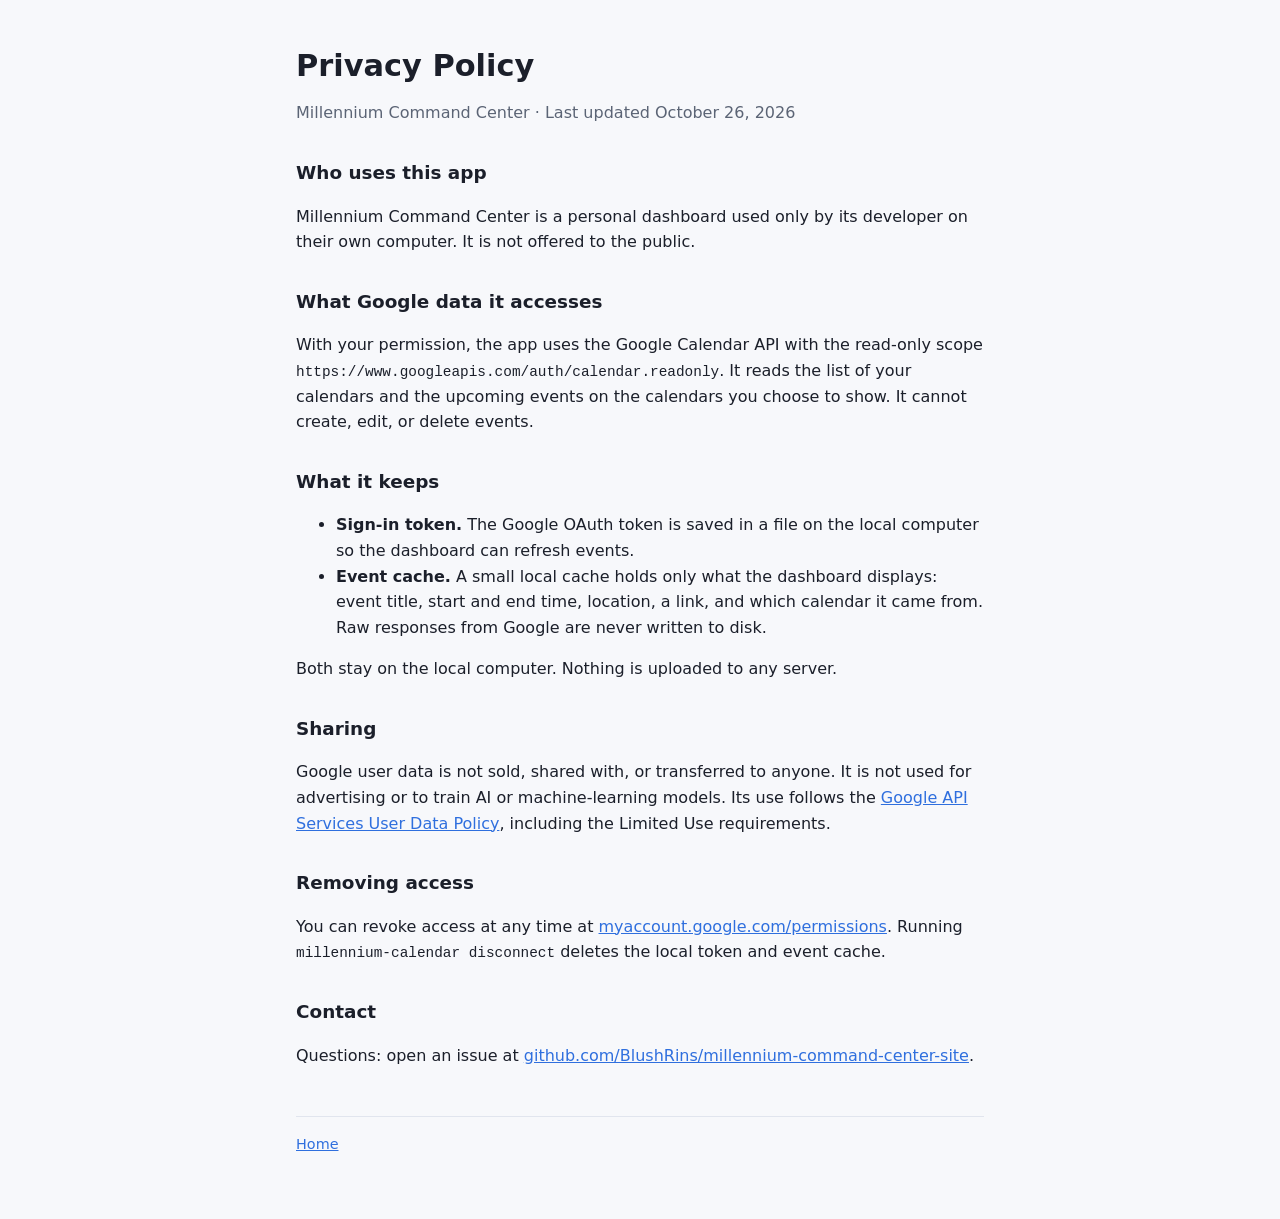
==== privacy.html @ 1c45bd02 "Add homepage and privacy policy for Google OAuth branding Co-Authored-By: Claude Opus 5.5 <noreply@a" ====
<!doctype html>
<html lang="en">
<head>
  <meta charset="utf-8">
  <meta name="viewport" content="width=device-width, initial-scale=1">
  <title>Privacy Policy</title>
  <meta name="description" content="Privacy policy for Millennium Command Center.">
  <link rel="stylesheet" href="style.css">
</head>
<body>
<main>
  <h1>Privacy Policy</h1>
  <p class="muted">Millennium Command Center · Last updated October 26, 2026</p>

  <h2>Who uses this app</h2>
  <p>Millennium Command Center is a personal dashboard used only by its developer on their own computer. It is not offered to the public.</p>

  <h2>What Google data it accesses</h2>
  <p>With your permission, the app uses the Google Calendar API with the read-only scope <code>https://www.googleapis.com/auth/calendar.readonly</code>. It reads the list of your calendars and the upcoming events on the calendars you choose to show. It cannot create, edit, or delete events.</p>

  <h2>What it keeps</h2>
  <ul>
    <li><strong>Sign-in token.</strong> The Google OAuth token is saved in a file on the local computer so the dashboard can refresh events.</li>
    <li><strong>Event cache.</strong> A small local cache holds only what the dashboard displays: event title, start and end time, location, a link, and which calendar it came from. Raw responses from Google are never written to disk.</li>
  </ul>
  <p>Both stay on the local computer. Nothing is uploaded to any server.</p>

  <h2>Sharing</h2>
  <p>Google user data is not sold, shared with, or transferred to anyone. It is not used for advertising or to train AI or machine-learning models. Its use follows the <a href="https://developers.google.com/terms/api-services-user-data-policy">Google API Services User Data Policy</a>, including the Limited Use requirements.</p>

  <h2>Removing access</h2>
  <p>You can revoke access at any time at <a href="https://myaccount.google.com/permissions">myaccount.google.com/permissions</a>. Running <code>millennium-calendar disconnect</code> deletes the local token and event cache.</p>

  <h2>Contact</h2>
  <p>Questions: open an issue at <a href="https://github.com/BlushRins/millennium-command-center-site/issues">github.com/BlushRins/millennium-command-center-site</a>.</p>

  <footer><a href="index.html">Home</a></footer>
</main>
</body>
</html>
---- style.css ----
:root { --bg: #f7f8fb; --fg: #1b1f2a; --muted: #5b6475; --accent: #2f6fde; --card: #ffffff; --line: #e1e5ee; }
@media (prefers-color-scheme: dark) {
  :root { --bg: #11141b; --fg: #e6e9f0; --muted: #9aa3b5; --accent: #7aa7ff; --card: #181c25; --line: #2a303d; }
}
* { box-sizing: border-box; }
body { margin: 0; background: var(--bg); color: var(--fg); font: 16px/1.6 system-ui, -apple-system, "Segoe UI", sans-serif; }
main { max-width: 720px; margin: 0 auto; padding: 48px 16px 64px; }
h1 { font-size: 1.9rem; line-height: 1.2; margin: 0 0 8px; }
h2 { font-size: 1.15rem; margin: 32px 0 8px; }
p, li { color: var(--fg); }
.muted { color: var(--muted); }
a { color: var(--accent); }
.card { background: var(--card); border: 1px solid var(--line); border-radius: 12px; padding: 20px 24px; margin-top: 24px; }
code { font-size: 0.9em; }
footer { margin-top: 48px; padding-top: 16px; border-top: 1px solid var(--line); color: var(--muted); font-size: 0.9rem; }
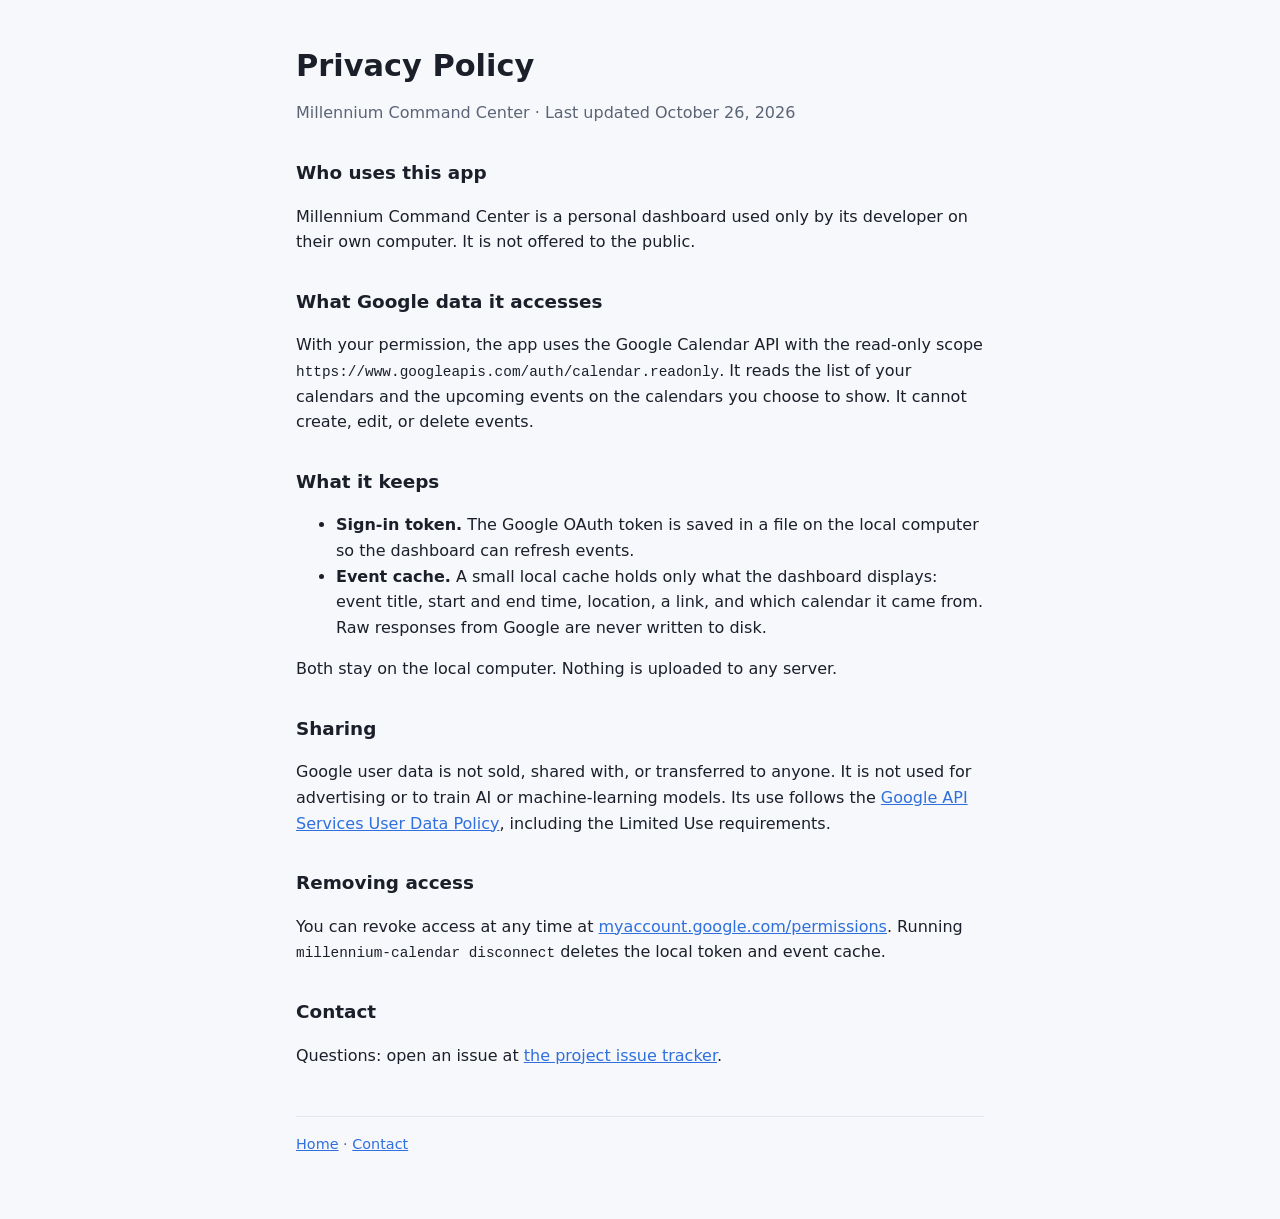
==== commit d2b420e8: "Improve OAuth site navigation and accessibility Fixes #1" ====
--- a/privacy.html
+++ b/privacy.html
@@ -3,6 +3,8 @@
 <head>
   <meta charset="utf-8">
   <meta name="viewport" content="width=device-width, initial-scale=1">
+  <meta name="color-scheme" content="light dark">
+  <link rel="icon" href="icon.svg" type="image/svg+xml">
   <title>Privacy Policy</title>
   <meta name="description" content="Privacy policy for Millennium Command Center.">
   <link rel="stylesheet" href="style.css">
@@ -32,9 +34,14 @@
   <p>You can revoke access at any time at <a href="https://myaccount.google.com/permissions">myaccount.google.com/permissions</a>. Running <code>millennium-calendar disconnect</code> deletes the local token and event cache.</p>
 
   <h2>Contact</h2>
-  <p>Questions: open an issue at <a href="https://github.com/BlushRins/millennium-command-center-site/issues">github.com/BlushRins/millennium-command-center-site</a>.</p>
+  <p>Questions: open an issue at <a href="https://github.com/BlushRins/millennium-command-center-site/issues">the project issue tracker</a>.</p>
 
-  <footer><a href="index.html">Home</a></footer>
+  <footer>
+    <nav aria-label="Footer">
+      <a href="index.html">Home</a> ·
+      <a href="https://github.com/BlushRins/millennium-command-center-site/issues">Contact</a>
+    </nav>
+  </footer>
 </main>
 </body>
 </html>
--- a/style.css
+++ b/style.css
@@ -10,6 +10,7 @@
 p, li { color: var(--fg); }
 .muted { color: var(--muted); }
 a { color: var(--accent); }
+a:focus-visible { outline: 2px solid var(--accent); outline-offset: 2px; }
 .card { background: var(--card); border: 1px solid var(--line); border-radius: 12px; padding: 20px 24px; margin-top: 24px; }
 code { font-size: 0.9em; }
 footer { margin-top: 48px; padding-top: 16px; border-top: 1px solid var(--line); color: var(--muted); font-size: 0.9rem; }
